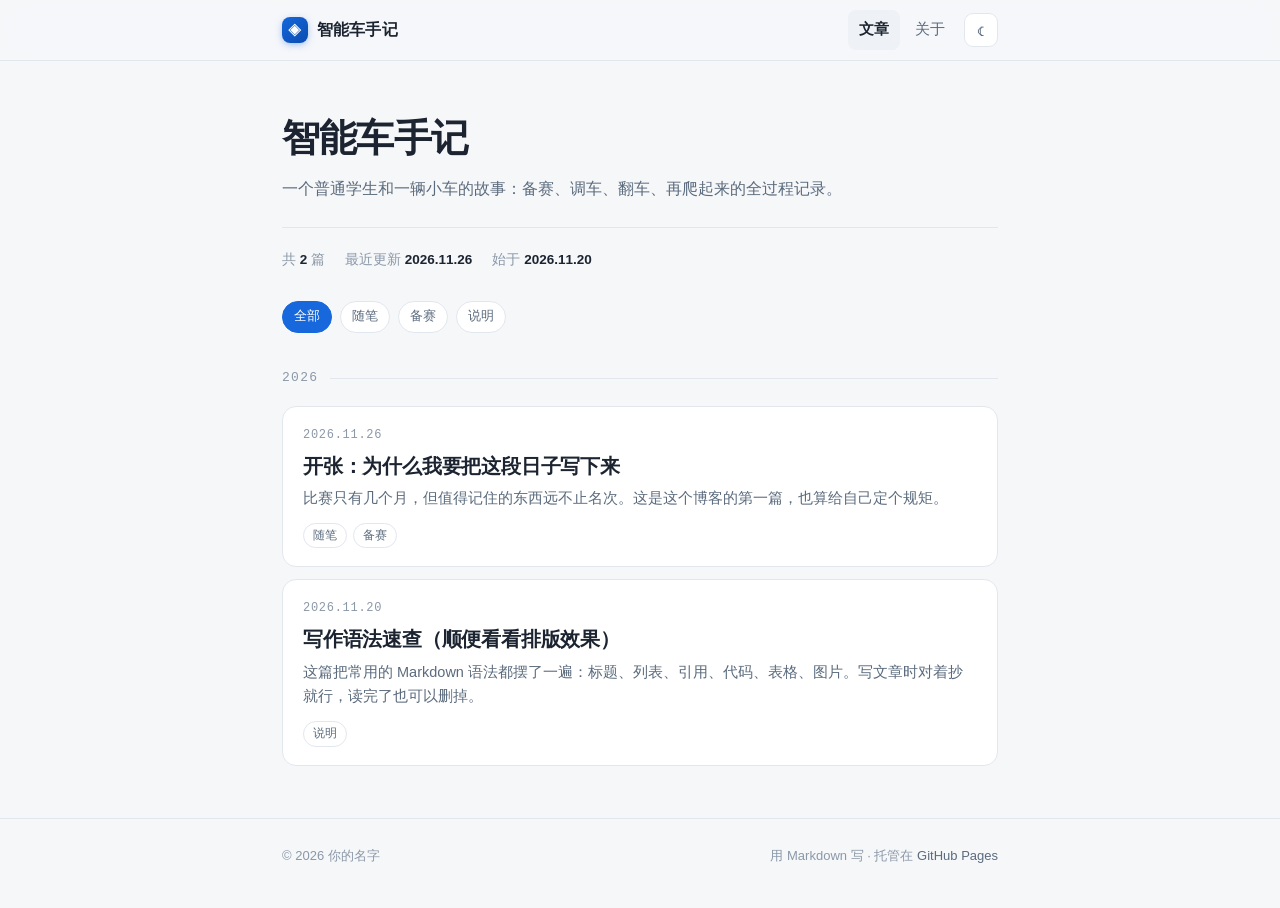
==== index.html @ b8acb5bb "Add files via upload" ====
<!doctype html>
<html lang="zh-CN" data-theme="light">
<head>
<meta charset="utf-8">
<meta name="viewport" content="width=device-width, initial-scale=1">
<title>智能车手记</title>
<meta name="description" content="记录智能车竞赛的备赛、调车与比赛历程。">
<meta name="color-scheme" content="light dark">
<link rel="stylesheet" href="assets/style.css">
<link rel="icon" href="data:image/svg+xml,%3Csvg xmlns='http://www.w3.org/2000/svg' viewBox='0 0 32 32'%3E%3Crect width='32' height='32' rx='8' fill='%231668dc'/%3E%3Ccircle cx='16' cy='16' r='6' fill='%23fff'/%3E%3C/svg%3E">
<script>
  // 在样式加载前定好深浅色，避免闪白
  (function () {
    try {
      var s = localStorage.getItem('theme');
      var t = s || (matchMedia('(prefers-color-scheme: dark)').matches ? 'dark' : 'light');
      document.documentElement.setAttribute('data-theme', t);
    } catch (e) {}
  })();
</script>
</head>
<body>
<a class="skip" href="#main">跳到正文</a>

<header class="site-header">
  <div class="wrap header-inner">
    <a class="brand" href="index.html">
      <span class="brand-mark" aria-hidden="true">◈</span>
      <span data-site-name>智能车手记</span>
    </a>
    <nav class="nav">
      <a href="index.html" class="active">文章</a>
      <a href="about.html">关于</a>
      <button id="theme-toggle" class="icon-btn" type="button" aria-label="切换深浅色">☾</button>
    </nav>
  </div>
</header>

<main id="main" class="wrap">
  <section class="hero">
    <h1><span data-site-name>智能车手记</span></h1>
    <p class="tagline" data-site-tagline>备赛、调车、翻车、再爬起来的全过程记录。</p>
    <div class="meta-strip" id="meta-strip"></div>
  </section>

  <div class="tag-bar" id="tag-bar"></div>
  <div class="post-list" id="post-list">
    <p class="loading">加载中</p>
  </div>
</main>

<footer class="site-footer">
  <div class="wrap footer-inner">
    <span>© <span data-year>2026</span> <span data-author>你的名字</span></span>
    <span>用 Markdown 写 · 托管在 <a href="https://pages.github.com/" target="_blank" rel="noopener">GitHub Pages</a></span>
  </div>
</footer>

<div class="lightbox" id="lightbox" role="dialog" aria-label="查看大图"><img alt=""></div>

<script src="assets/md.js"></script>
<script src="assets/app.js"></script>
</body>
</html>
---- assets/style.css ----
/* ============ 主题变量 ============ */
:root {
  --bg: #f6f7f9;
  --bg-soft: #ffffff;
  --bg-sunken: #eef1f5;
  --text: #1b2430;
  --text-soft: #5b6b7d;
  --text-faint: #8b98a8;
  --line: #e2e7ee;
  --accent: #1668dc;
  --accent-soft: #e8f1ff;
  --amber: #d9822b;
  --shadow: 0 1px 2px rgba(20, 35, 55, .05), 0 8px 24px -12px rgba(20, 35, 55, .18);
  --radius: 14px;
  --maxw: 760px;
  --font: -apple-system, BlinkMacSystemFont, "Segoe UI", "PingFang SC", "Hiragino Sans GB",
          "Microsoft YaHei", "Source Han Sans SC", sans-serif;
  --mono: "SFMono-Regular", ui-monospace, "Cascadia Mono", Consolas, "Liberation Mono", Menlo, monospace;
}

[data-theme="dark"] {
  --bg: #0f141a;
  --bg-soft: #161d25;
  --bg-sunken: #1c242e;
  --text: #e6edf5;
  --text-soft: #a5b4c4;
  --text-faint: #77869a;
  --line: #263140;
  --accent: #59a6ff;
  --accent-soft: #16283d;
  --amber: #e8a33d;
  --shadow: 0 1px 2px rgba(0, 0, 0, .3), 0 10px 30px -16px rgba(0, 0, 0, .8);
}

/* ============ 基础 ============ */
* { box-sizing: border-box; }

html { -webkit-text-size-adjust: 100%; }

body {
  margin: 0;
  background: var(--bg);
  color: var(--text);
  font-family: var(--font);
  font-size: 16px;
  line-height: 1.75;
  -webkit-font-smoothing: antialiased;
  text-rendering: optimizeLegibility;
}

a { color: var(--accent); text-decoration: none; }
a:hover { text-decoration: underline; text-underline-offset: 3px; }

img { max-width: 100%; height: auto; }

code {
  font-family: var(--mono);
  font-size: .875em;
  background: var(--bg-sunken);
  border: 1px solid var(--line);
  border-radius: 5px;
  padding: .1em .4em;
}

.wrap { width: 100%; max-width: var(--maxw); margin: 0 auto; padding: 0 22px; }

.skip {
  position: absolute; left: -9999px; top: 0;
  background: var(--bg-soft); padding: 10px 16px; border-radius: 0 0 8px 0; z-index: 100;
}
.skip:focus { left: 0; }

/* ============ 顶栏 ============ */
.site-header {
  position: sticky; top: 0; z-index: 40;
  background: color-mix(in srgb, var(--bg) 82%, transparent);
  backdrop-filter: saturate(180%) blur(14px);
  -webkit-backdrop-filter: saturate(180%) blur(14px);
  border-bottom: 1px solid var(--line);
}

.header-inner {
  display: flex; align-items: center; justify-content: space-between;
  height: 60px; gap: 16px;
}

.brand { display: flex; align-items: center; gap: 9px; color: var(--text); font-weight: 700; letter-spacing: .01em; }
.brand:hover { text-decoration: none; }
.brand-mark {
  display: grid; place-items: center;
  width: 26px; height: 26px; border-radius: 8px;
  background: linear-gradient(140deg, var(--accent), #0a4bb0);
  color: #fff; font-size: 13px; line-height: 1;
  box-shadow: 0 2px 8px -2px rgba(22, 104, 220, .6);
}
[data-theme="dark"] .brand-mark { background: linear-gradient(140deg, #59a6ff, #1668dc); color: #06121f; }

.nav { display: flex; align-items: center; gap: 4px; }
.nav a {
  color: var(--text-soft); font-size: 14.5px; padding: 7px 11px; border-radius: 8px;
  transition: background .15s, color .15s;
}
.nav a:hover { background: var(--bg-sunken); color: var(--text); text-decoration: none; }
.nav a.active { color: var(--text); background: var(--bg-sunken); font-weight: 600; }

.icon-btn {
  display: grid; place-items: center;
  width: 34px; height: 34px; margin-left: 4px;
  border: 1px solid var(--line); border-radius: 9px;
  background: var(--bg-soft); color: var(--text-soft);
  cursor: pointer; font-size: 15px; transition: .15s;
}
.icon-btn:hover { color: var(--text); border-color: var(--text-faint); }

/* ============ 首页 ============ */
.hero { padding: 54px 0 30px; }

.hero h1 {
  margin: 0 0 12px;
  font-size: clamp(28px, 5vw, 38px);
  line-height: 1.25;
  letter-spacing: -.02em;
}

.hero .tagline { margin: 0; color: var(--text-soft); font-size: 16px; max-width: 46em; }

.meta-strip {
  display: flex; flex-wrap: wrap; gap: 20px;
  margin-top: 24px; padding-top: 20px;
  border-top: 1px solid var(--line);
  color: var(--text-faint); font-size: 13.5px;
}
.meta-strip b { color: var(--text); font-weight: 600; }

.tag-bar { display: flex; flex-wrap: wrap; gap: 8px; margin: 0 0 28px; }

.tag {
  display: inline-block;
  padding: 3px 11px; border-radius: 999px;
  border: 1px solid var(--line);
  background: var(--bg-soft);
  color: var(--text-soft);
  font-size: 12.5px; line-height: 1.9;
  cursor: pointer; transition: .15s;
}
.tag:hover { color: var(--accent); border-color: var(--accent); text-decoration: none; }
.tag.on { background: var(--accent); border-color: var(--accent); color: #fff; }
[data-theme="dark"] .tag.on { color: #06121f; }

/* 年份分组 */
.year-group { margin-bottom: 6px; }
.year-label {
  display: flex; align-items: center; gap: 12px;
  margin: 34px 0 16px;
  color: var(--text-faint);
  font-family: var(--mono); font-size: 13px; letter-spacing: .1em;
}
.year-label::after { content: ""; flex: 1; height: 1px; background: var(--line); }

.post-list { padding-bottom: 40px; }

.post-card {
  display: block;
  padding: 18px 20px;
  margin-bottom: 12px;
  background: var(--bg-soft);
  border: 1px solid var(--line);
  border-radius: var(--radius);
  color: inherit;
  transition: transform .18s ease, box-shadow .18s ease, border-color .18s ease;
}
.post-card:hover {
  text-decoration: none;
  transform: translateY(-2px);
  border-color: color-mix(in srgb, var(--accent) 45%, var(--line));
  box-shadow: var(--shadow);
}

.post-card time {
  display: block;
  font-family: var(--mono); font-size: 12px; letter-spacing: .06em;
  color: var(--text-faint); margin-bottom: 6px;
}

.post-card h2 {
  margin: 0 0 6px;
  font-size: 19.5px; line-height: 1.45; letter-spacing: -.01em;
}
.post-card:hover h2 { color: var(--accent); }

.post-card p { margin: 0; color: var(--text-soft); font-size: 14.5px; line-height: 1.7; }

.card-tags { margin-top: 12px; display: flex; flex-wrap: wrap; gap: 6px; }
.card-tags .tag { font-size: 11.5px; padding: 1px 9px; cursor: default; }
.card-tags .tag:hover { color: var(--text-soft); border-color: var(--line); }

.empty { color: var(--text-faint); padding: 40px 0; }

/* ============ 文章页 ============ */
.article { padding: 44px 0 20px; }

.article-head { margin-bottom: 30px; padding-bottom: 22px; border-bottom: 1px solid var(--line); }

.article-head h1 {
  margin: 8px 0 14px;
  font-size: clamp(26px, 4.4vw, 34px);
  line-height: 1.3; letter-spacing: -.02em;
}

.article-head .kicker {
  font-family: var(--mono); font-size: 12.5px; letter-spacing: .08em;
  color: var(--text-faint); text-transform: uppercase;
}

.prose { font-size: 17px; line-height: 1.9; }
.prose > *:first-child { margin-top: 0; }

.prose h2 {
  margin: 2.2em 0 .7em;
  font-size: 23px; line-height: 1.4; letter-spacing: -.01em;
  padding-left: 12px; border-left: 4px solid var(--accent);
}
.prose h3 { margin: 1.8em 0 .5em; font-size: 19px; }
.prose h4 { margin: 1.5em 0 .4em; font-size: 17px; color: var(--text-soft); }

.prose p { margin: 0 0 1.15em; }

.prose ul, .prose ol { margin: 0 0 1.2em; padding-left: 1.4em; }
.prose li { margin-bottom: .4em; }
.prose li::marker { color: var(--text-faint); }

.prose blockquote {
  margin: 1.5em 0;
  padding: 14px 18px;
  border-left: 3px solid var(--amber);
  border-radius: 0 10px 10px 0;
  background: var(--bg-sunken);
  color: var(--text-soft);
}
.prose blockquote p:last-child { margin-bottom: 0; }

.prose hr { margin: 2.5em 0; border: 0; border-top: 1px solid var(--line); }

.prose img, .prose figure img {
  display: block;
  margin: 1.6em auto;
  border-radius: 10px;
  border: 1px solid var(--line);
  box-shadow: var(--shadow);
  cursor: zoom-in;
}

.prose figure { margin: 1.6em 0; }

.code-block {
  margin: 1.5em 0;
  padding: 16px 18px;
  overflow-x: auto;
  background: var(--bg-sunken);
  border: 1px solid var(--line);
  border-radius: 10px;
  font-size: 13.5px; line-height: 1.7;
}
.code-block code { background: none; border: 0; padding: 0; font-size: inherit; }

/* B 站视频嵌入（16:9） */
.video-wrap {
  position: relative;
  margin: 1.8em 0;
  padding-top: 56.25%;
  border: 1px solid var(--line);
  border-radius: 10px;
  overflow: hidden;
  background: #000;
}
.video-wrap iframe { position: absolute; inset: 0; width: 100%; height: 100%; border: 0; }

.table-wrap { overflow-x: auto; margin: 1.5em 0; }
.table-wrap table { border-collapse: collapse; width: 100%; font-size: 14.5px; }
.table-wrap th, .table-wrap td { padding: 9px 13px; border: 1px solid var(--line); text-align: left; }
.table-wrap th { background: var(--bg-sunken); font-weight: 600; }

/* 文末导航 */
.post-nav {
  display: grid; grid-template-columns: 1fr 1fr; gap: 12px;
  margin: 44px 0 10px; padding-top: 26px; border-top: 1px solid var(--line);
}
.post-nav a {
  padding: 14px 16px;
  background: var(--bg-soft); border: 1px solid var(--line); border-radius: 12px;
  color: var(--text); font-size: 14px; transition: .15s;
}
.post-nav a:hover { border-color: var(--accent); text-decoration: none; }
.post-nav .dir { display: block; color: var(--text-faint); font-size: 12px; margin-bottom: 4px; }
.post-nav .next { text-align: right; grid-column: 2; }
.post-nav > a:only-of-type { grid-column: 1 / -1; text-align: left; }
.post-nav .disabled { opacity: 0; pointer-events: none; }

/* ============ 关于页 ============ */
.page { padding: 44px 0 60px; }
.page h1 { font-size: clamp(26px, 4.4vw, 34px); margin: 0 0 22px; letter-spacing: -.02em; }

.spec-grid { display: grid; grid-template-columns: repeat(auto-fit, minmax(150px, 1fr)); gap: 12px; margin: 24px 0; }
.spec {
  padding: 14px 16px; background: var(--bg-soft);
  border: 1px solid var(--line); border-radius: 12px;
}
.spec dt { color: var(--text-faint); font-size: 12.5px; margin-bottom: 3px; }
.spec dd { margin: 0; font-weight: 600; font-size: 15px; }

/* ============ 页脚 ============ */
.site-footer {
  border-top: 1px solid var(--line);
  padding: 26px 0 40px;
  color: var(--text-faint);
  font-size: 13px;
}
.footer-inner { display: flex; flex-wrap: wrap; gap: 10px; justify-content: space-between; }
.site-footer a { color: var(--text-soft); }

/* ============ 图片灯箱 ============ */
.lightbox {
  position: fixed; inset: 0; z-index: 90;
  display: none; place-items: center;
  padding: 28px;
  background: rgba(8, 12, 18, .88);
  backdrop-filter: blur(6px);
  cursor: zoom-out;
}
.lightbox.open { display: grid; }
.lightbox img {
  max-width: 100%; max-height: 100%;
  border-radius: 8px; box-shadow: 0 24px 80px rgba(0, 0, 0, .6);
}

/* ============ 加载态 ============ */
.loading { color: var(--text-faint); padding: 30px 0; }
.loading::after { content: "…"; }

/* ============ 响应式 ============ */
@media (max-width: 560px) {
  .wrap { padding: 0 18px; }
  .hero { padding: 36px 0 22px; }
  .prose { font-size: 16.5px; line-height: 1.85; }
  .prose h2 { font-size: 20px; }
  .post-nav { grid-template-columns: 1fr; }
  .post-nav .next { grid-column: 1; text-align: left; }
  .nav a { padding: 6px 9px; font-size: 14px; }
}

@media (prefers-reduced-motion: reduce) {
  * { animation: none !important; transition: none !important; }
}
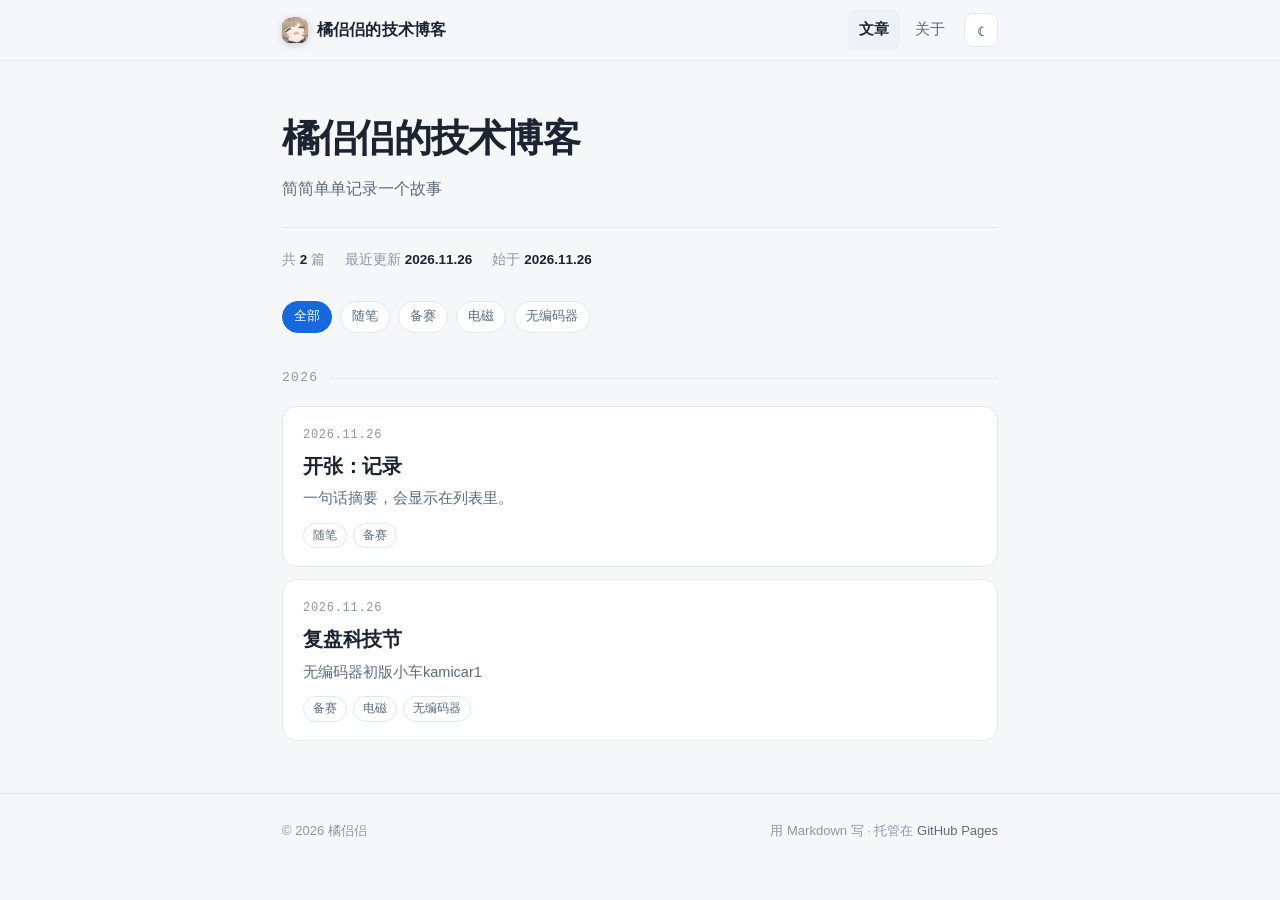
==== commit 5fff6e25: "Update index.html" ====
--- a/index.html
+++ b/index.html
@@ -7,7 +7,7 @@
 <meta name="description" content="记录智能车竞赛的备赛、调车与比赛历程。">
 <meta name="color-scheme" content="light dark">
 <link rel="stylesheet" href="assets/style.css">
-<link rel="icon" href="data:image/svg+xml,%3Csvg xmlns='http://www.w3.org/2000/svg' viewBox='0 0 32 32'%3E%3Crect width='32' height='32' rx='8' fill='%231668dc'/%3E%3Ccircle cx='16' cy='16' r='6' fill='%23fff'/%3E%3C/svg%3E">
+<link rel="icon" href="images/logo-64.png">
 <script>
   // 在样式加载前定好深浅色，避免闪白
   (function () {
--- a/assets/style.css
+++ b/assets/style.css
@@ -89,11 +89,11 @@
 .brand-mark {
   display: grid; place-items: center;
   width: 26px; height: 26px; border-radius: 8px;
-  background: linear-gradient(140deg, var(--accent), #0a4bb0);
-  color: #fff; font-size: 13px; line-height: 1;
-  box-shadow: 0 2px 8px -2px rgba(22, 104, 220, .6);
-}
-[data-theme="dark"] .brand-mark { background: linear-gradient(140deg, #59a6ff, #1668dc); color: #06121f; }
+  background: url("../images/logo.png") center / cover no-repeat;
+  color: transparent; font-size: 13px; line-height: 1;
+  box-shadow: 0 2px 8px -2px rgba(20, 35, 55, .35);
+}
+[data-theme="dark"] .brand-mark { background: url("../images/logo.png") center / cover no-repeat; color: transparent; }
 
 .nav { display: flex; align-items: center; gap: 4px; }
 .nav a {
